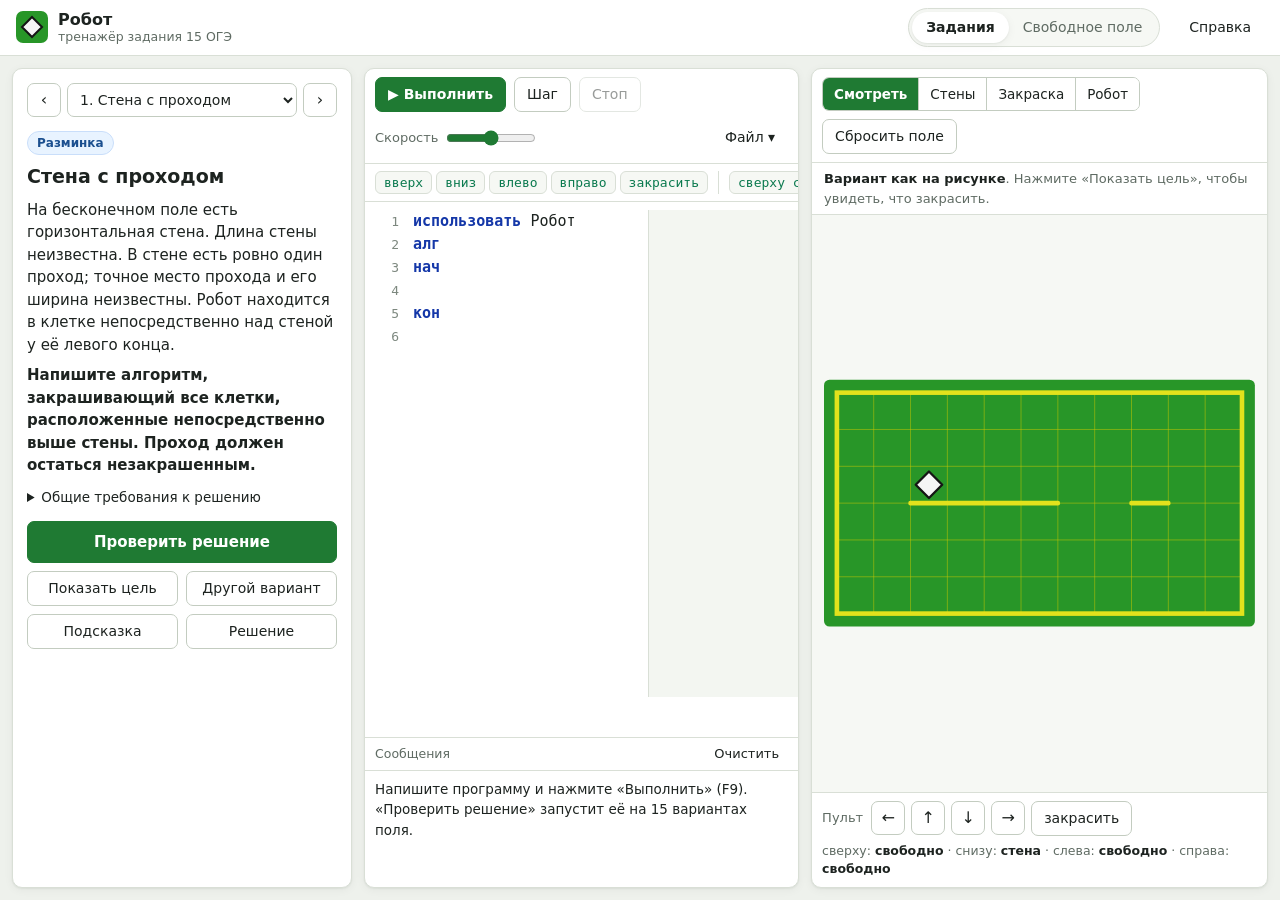
==== index.html @ 9fde3a6b "Логотип — ссылка на главную; вернуть автодописывание кц/все/кон Co-Authored-By: Claude Opus 5.5 <nor" ====
<!DOCTYPE html>
<html lang="ru">
<head>
  <meta charset="UTF-8">
  <meta name="viewport" content="width=device-width, initial-scale=1.0">
  <title>Робот — тренажёр задания 15 ОГЭ</title>
  <meta name="description" content="Онлайн-тренажёр задания 15 ОГЭ по информатике: исполнитель Робот, язык Кумир, автоматическая проверка решения на многих вариантах.">
  <link rel="icon" href="data:image/svg+xml,%3Csvg xmlns='http://www.w3.org/2000/svg' viewBox='0 0 32 32'%3E%3Crect width='32' height='32' rx='6' fill='%23289628'/%3E%3Cpath d='M16 5l11 11-11 11L5 16z' fill='%23fff' stroke='%23111' stroke-width='2'/%3E%3C/svg%3E">
  <link rel="stylesheet" href="src/style.css">
</head>
<body>
  <header class="topbar">
    <a class="brand" href="./" title="На главную">
      <svg class="brand-logo" viewBox="0 0 32 32" aria-hidden="true"><rect width="32" height="32" rx="7"/><path d="M16 6l10 10-10 10L6 16z"/></svg>
      <div class="brand-text">
        <strong>Робот</strong>
        <span>тренажёр задания 15 ОГЭ</span>
      </div>
    </a>
    <div class="modes" role="tablist" aria-label="Режим">
      <button role="tab" data-mode="tasks" aria-selected="true">Задания</button>
      <button role="tab" data-mode="sandbox" aria-selected="false">Свободное поле</button>
    </div>
    <button class="btn ghost" id="btn-help" title="Справка по языку и тренажёру (F1)">Справка</button>
  </header>

  <main class="layout">
    <aside class="side" aria-label="Задание">
      <section id="panel-tasks" class="panel">
        <div class="task-picker">
          <button class="btn icon" id="btn-prev" title="Предыдущее задание" aria-label="Предыдущее задание">‹</button>
          <select id="task-select" aria-label="Выбор задания"></select>
          <button class="btn icon" id="btn-next" title="Следующее задание" aria-label="Следующее задание">›</button>
        </div>

        <article class="task-card">
          <div class="task-meta">
            <span class="chip" id="task-level"></span>
            <span class="chip chip-score" id="task-status" hidden></span>
          </div>
          <h1 id="task-title"></h1>
          <div id="task-text" class="task-text"></div>
          <p id="task-source" class="task-source"></p>
          <details class="rules">
            <summary>Общие требования к решению</summary>
            <ul id="rules"></ul>
          </details>
        </article>

        <div class="task-actions">
          <button class="btn primary big" id="btn-check">Проверить решение</button>
          <div class="btn-row">
            <button class="btn" id="btn-target" aria-pressed="false">Показать цель</button>
            <button class="btn" id="btn-variant" title="Другие длины стен и проходы">Другой вариант</button>
          </div>
          <div class="btn-row">
            <button class="btn" id="btn-hint" aria-expanded="false">Подсказка</button>
            <button class="btn" id="btn-solution" aria-expanded="false">Решение</button>
          </div>
        </div>

        <div id="hint" class="note" hidden></div>
        <div id="solution" class="solution" hidden>
          <pre id="solution-code"></pre>
          <button class="btn" id="btn-use-solution">Вставить в редактор</button>
        </div>

        <section id="check-result" class="check" hidden aria-live="polite"></section>
      </section>

      <section id="panel-sandbox" class="panel" hidden>
        <h1>Свободное поле</h1>
        <p class="muted">Нарисуйте свою обстановку и проверьте на ней любую программу. Инструменты — над полем: «Стены» (щелчок по границе клетки), «Закраска», «Робот».</p>

        <div class="form-block">
          <div class="size-row">
            <label>Ширина <input type="number" id="field-w" min="1" max="40" inputmode="numeric"></label>
            <label>Высота <input type="number" id="field-h" min="1" max="30" inputmode="numeric"></label>
            <button class="btn" id="btn-resize">Изменить</button>
          </div>
          <div class="btn-row">
            <button class="btn" id="btn-clear-walls">Убрать стены</button>
            <button class="btn" id="btn-clear-paint">Убрать закраску</button>
          </div>
        </div>

        <div class="form-block">
          <h2>Файлы Кумира</h2>
          <div class="btn-row">
            <button class="btn" id="btn-open-fil">Открыть .fil</button>
            <button class="btn" id="btn-save-fil">Сохранить .fil</button>
          </div>
          <p class="muted small">Обстановки совместимы с настоящим Кумиром: файл, сохранённый здесь, открывается в Кумире через «Робот → Загрузить обстановку», и наоборот.</p>
        </div>

        <div class="form-block">
          <h2>Взять обстановку из задания</h2>
          <select id="sandbox-from-task" aria-label="Задание для обстановки"></select>
          <button class="btn" id="btn-sandbox-from-task">Загрузить на поле</button>
        </div>
      </section>
    </aside>

    <section class="pane pane-code" aria-label="Программа">
      <div class="toolbar">
        <button class="btn primary" id="btn-run" title="Выполнить (F9)"><span aria-hidden="true">▶</span> Выполнить</button>
        <button class="btn" id="btn-step" title="Шаг (F8)">Шаг</button>
        <button class="btn" id="btn-stop" title="Остановить (Esc)" disabled>Стоп</button>
        <label class="speed" title="Скорость выполнения">
          <span>Скорость</span>
          <input type="range" id="speed" min="0" max="4" step="1" value="2">
        </label>
        <span class="spacer"></span>
        <div class="menu-wrap">
          <button class="btn ghost" id="btn-file-menu" aria-haspopup="true" aria-expanded="false">Файл ▾</button>
          <div class="menu" id="file-menu" hidden role="menu">
            <button role="menuitem" id="btn-open-code">Открыть программу (.kum)</button>
            <button role="menuitem" id="btn-save-code">Сохранить программу (.kum)</button>
            <button role="menuitem" id="btn-format">Выровнять отступы</button>
            <button role="menuitem" id="btn-new-code">Новая программа</button>
          </div>
        </div>
      </div>

      <div class="palette" aria-label="Вставка команд">
        <div class="palette-group">
          <button data-snippet="вверх">вверх</button>
          <button data-snippet="вниз">вниз</button>
          <button data-snippet="влево">влево</button>
          <button data-snippet="вправо">вправо</button>
          <button data-snippet="закрасить">закрасить</button>
        </div>
        <div class="palette-group">
          <button data-snippet="сверху свободно" class="cond">сверху свободно</button>
          <button data-snippet="снизу свободно" class="cond">снизу свободно</button>
          <button data-snippet="слева свободно" class="cond">слева свободно</button>
          <button data-snippet="справа свободно" class="cond">справа свободно</button>
          <button data-snippet="не " class="cond">не</button>
          <button data-snippet=" и " class="cond">и</button>
          <button data-snippet=" или " class="cond">или</button>
        </div>
        <div class="palette-group">
          <button data-snippet="нц пока ▮&#10;  &#10;кц" class="kw">нц пока … кц</button>
          <button data-snippet="если ▮ то&#10;  &#10;все" class="kw">если … то … все</button>
          <button data-snippet="если ▮ то&#10;  &#10;иначе&#10;  &#10;все" class="kw">если … иначе … все</button>
          <button data-snippet="нц ▮ раз&#10;  &#10;кц" class="kw">нц N раз</button>
        </div>
      </div>

      <div id="editor" class="editor-host"></div>

      <div class="console">
        <div class="console-head">
          <span>Сообщения</span>
          <button class="btn ghost small" id="btn-clear-log">Очистить</button>
        </div>
        <div id="log" class="log" aria-live="polite"></div>
      </div>
    </section>

    <section class="pane pane-field" aria-label="Поле Робота">
      <div class="toolbar">
        <div class="seg" role="radiogroup" aria-label="Инструмент редактирования поля">
          <button role="radio" data-tool="none" aria-checked="true" title="Только смотреть">Смотреть</button>
          <button role="radio" data-tool="walls" aria-checked="false" title="Щелчок по границе клетки ставит или убирает стену">Стены</button>
          <button role="radio" data-tool="paint" aria-checked="false" title="Щелчок по клетке закрашивает её">Закраска</button>
          <button role="radio" data-tool="robot" aria-checked="false" title="Щелчок по клетке ставит туда Робота">Робот</button>
        </div>
        <span class="spacer"></span>
        <button class="btn" id="btn-reset-field" title="Вернуть стартовую обстановку">Сбросить поле</button>
      </div>
      <div class="field-status" id="field-status"></div>
      <div id="field" class="field-host" tabindex="0" aria-label="Поле Робота. Стрелки — управление с пульта, пробел — закрасить"></div>
      <div class="pult" aria-label="Пульт Робота">
        <span class="pult-title">Пульт</span>
        <button class="btn icon" data-pult="left" title="влево" aria-label="влево">←</button>
        <button class="btn icon" data-pult="up" title="вверх" aria-label="вверх">↑</button>
        <button class="btn icon" data-pult="down" title="вниз" aria-label="вниз">↓</button>
        <button class="btn icon" data-pult="right" title="вправо" aria-label="вправо">→</button>
        <button class="btn" data-pult="paint" title="закрасить">закрасить</button>
        <span class="pult-sense" id="pult-sense"></span>
      </div>
    </section>
  </main>

  <dialog id="help" class="help">
    <div class="help-head">
      <h2>Справка</h2>
      <button class="btn ghost" id="btn-help-close" aria-label="Закрыть">✕</button>
    </div>
    <div class="help-body">
      <h3>Как устроена программа</h3>
<pre class="code">использовать Робот
алг
нач
  | здесь команды
кон</pre>
      <p>Текст после <code>|</code> — комментарий, Робот его не выполняет.</p>

      <h3>Команды Робота</h3>
      <table>
        <tr><td><code>вверх</code> <code>вниз</code> <code>влево</code> <code>вправо</code></td><td>шаг на одну клетку. Если на пути стена — Робот разбивается, программа останавливается</td></tr>
        <tr><td><code>закрасить</code></td><td>закрасить клетку, где стоит Робот</td></tr>
      </table>

      <h3>Условия</h3>
      <table>
        <tr><td><code>сверху свободно</code>, <code>снизу свободно</code>, <code>слева свободно</code>, <code>справа свободно</code></td><td>да, если с этой стороны нет стены</td></tr>
        <tr><td><code>сверху стена</code> … <code>справа стена</code></td><td>да, если стена есть</td></tr>
        <tr><td><code>клетка закрашена</code>, <code>клетка чистая</code></td><td>проверка текущей клетки</td></tr>
        <tr><td><code>не</code>, <code>и</code>, <code>или</code></td><td>связки: <code>(справа свободно) и (не снизу свободно)</code></td></tr>
      </table>

      <h3>Конструкции</h3>
<pre class="code">нц пока справа свободно     | цикл «пока»
  вправо
кц

нц 5 раз                    | повторить 5 раз
  закрасить; вниз
кц

если снизу свободно то      | ветвление
  вниз
иначе
  вправо
все</pre>
      <p>Также работают <code>нц для i от 1 до n</code>, <code>нц … кц при условие</code>, <code>выбор при …</code>, величины <code>цел</code>, <code>вещ</code>, <code>лог</code>, <code>лит</code>, таблицы, <code>вывод</code> и свои алгоритмы.</p>

      <h3>Клавиши (как в Кумире)</h3>
      <table>
        <tr><td><kbd>F9</kbd> или <kbd>Ctrl</kbd>+<kbd>Enter</kbd></td><td>выполнить программу</td></tr>
        <tr><td><kbd>F8</kbd></td><td>выполнить один шаг</td></tr>
        <tr><td><kbd>Esc</kbd></td><td>остановить</td></tr>
        <tr><td><kbd>Tab</kbd> / <kbd>Shift</kbd>+<kbd>Tab</kbd></td><td>отступ / убрать отступ</td></tr>
        <tr><td><kbd>Enter</kbd> после <code>нц</code>, <code>если</code>, <code>нач</code></td><td>редактор сам допишет <code>кц</code>, <code>все</code>, <code>кон</code></td></tr>
      </table>

      <h3>Как проверяется решение</h3>
      <p>На экзамене программа должна работать при «любом допустимом расположении стен», а не только на рисунке. Поэтому тренажёр запускает её на 15 вариантах: как на рисунке, с минимальными и максимальными размерами, с проходами у самых концов стен, на случайных и на очень длинных стенах. Длинные стены нужны для честной проверки «не больше 10 ошибок»: ошибка, которая повторяется в каждой клетке стены, на длинной стене даёт больше 10 ошибок. Баллы — по критериям ОГЭ (максимум за задание 15 — 2 балла):</p>
      <ul>
        <li><b>2 балла</b> — на всех вариантах всё закрашено верно;</li>
        <li><b>1 балл</b> — Робот не разбился и программа завершилась, но есть ошибки: не больше 10 лишних и не больше 10 незакрашенных клеток;</li>
        <li><b>0 баллов</b> — Робот разбился, программа зациклилась или ошибок больше.</li>
      </ul>
      <p class="muted small">Тренажёр не заменяет проверку экспертами на экзамене, но устроен по тем же правилам.</p>
    </div>
  </dialog>

  <input type="file" id="file-input" hidden>
  <script type="module" src="src/main.js"></script>
</body>
</html>
---- src/style.css ----
:root {
  --bg: #eef1ec;
  --panel: #ffffff;
  --panel-2: #f6f8f4;
  --ink: #1d2320;
  --muted: #5f6b63;
  --line: #d9dfd6;
  --line-strong: #c3ccc0;
  --accent: #1f7a33;
  --accent-hover: #186629;
  --accent-soft: #e2f1e4;
  --accent-ink: #ffffff;
  --err: #c0322b;
  --err-soft: #fdecea;
  --warn: #9a5b00;
  --warn-soft: #fff4dc;
  --ok: #1f7a33;
  --ok-soft: #e2f1e4;
  --band: rgba(255, 214, 10, 0.28);

  --code-bg: #ffffff;
  --code-kw: #1437a8;
  --code-rb: #0b7a4f;
  --code-num: #a2440c;
  --code-str: #8c2d86;
  --code-cm: #7d887f;
  --margin-bg: #f3f6f1;

  /* Цвета поля — как в Кумире */
  --f-bg: #289628;
  --f-grid: rgba(200, 200, 0, 0.55);
  --f-wall: #e2e21c;
  --f-paint: #8c9290;
  --f-robot: #f5f5f5;
  --f-robot-line: #151515;

  --radius: 10px;
  --radius-sm: 7px;
  --shadow: 0 1px 2px rgba(20, 30, 20, 0.06), 0 2px 10px rgba(20, 30, 20, 0.05);
  --font: "Segoe UI", system-ui, -apple-system, Roboto, "Helvetica Neue", Arial, sans-serif;
  --mono: "Cascadia Mono", Consolas, "JetBrains Mono", "DejaVu Sans Mono", Menlo, monospace;
  --code-size: 15px;
  --code-line: 23px;
  color-scheme: light;
}

@media (prefers-color-scheme: dark) {
  :root:not([data-theme="light"]) {
    --bg: #111513;
    --panel: #1a1f1c;
    --panel-2: #20261f;
    --ink: #e5ebe6;
    --muted: #9aa69d;
    --line: #2c342f;
    --line-strong: #3b453e;
    --accent: #3fae5a;
    --accent-hover: #4cc068;
    --accent-soft: #1d3324;
    --accent-ink: #07140b;
    --err: #ff7b72;
    --err-soft: #3a1d1b;
    --warn: #f0b44c;
    --warn-soft: #33290f;
    --ok: #5fd07a;
    --ok-soft: #173020;
    --band: rgba(255, 214, 10, 0.16);
    --code-bg: #161a18;
    --code-kw: #8fb3ff;
    --code-rb: #62d6a0;
    --code-num: #f0a36b;
    --code-str: #e59ae0;
    --code-cm: #7f8b82;
    --margin-bg: #1b201d;
    --shadow: 0 1px 2px rgba(0, 0, 0, 0.3);
    color-scheme: dark;
  }
}

:root[data-theme="dark"] {
  --bg: #111513;
  --panel: #1a1f1c;
  --panel-2: #20261f;
  --ink: #e5ebe6;
  --muted: #9aa69d;
  --line: #2c342f;
  --line-strong: #3b453e;
  --accent: #3fae5a;
  --accent-hover: #4cc068;
  --accent-soft: #1d3324;
  --accent-ink: #07140b;
  --err: #ff7b72;
  --err-soft: #3a1d1b;
  --warn: #f0b44c;
  --warn-soft: #33290f;
  --ok: #5fd07a;
  --ok-soft: #173020;
  --band: rgba(255, 214, 10, 0.16);
  --code-bg: #161a18;
  --code-kw: #8fb3ff;
  --code-rb: #62d6a0;
  --code-num: #f0a36b;
  --code-str: #e59ae0;
  --code-cm: #7f8b82;
  --margin-bg: #1b201d;
  color-scheme: dark;
}

* { box-sizing: border-box; }

html, body {
  margin: 0;
  height: 100%;
}

body {
  background: var(--bg);
  color: var(--ink);
  font: 15px/1.5 var(--font);
  display: flex;
  flex-direction: column;
  min-height: 100vh;
}

h1, h2, h3 { margin: 0; line-height: 1.25; }
code, kbd, pre { font-family: var(--mono); }
code { font-size: 0.92em; background: var(--panel-2); border: 1px solid var(--line); border-radius: 4px; padding: 0 4px; }
kbd { font-size: 0.85em; border: 1px solid var(--line-strong); border-bottom-width: 2px; border-radius: 4px; padding: 0 5px; background: var(--panel); }
.muted { color: var(--muted); }
.small { font-size: 13px; }
[hidden] { display: none !important; }

/* ---------- Кнопки ---------- */

.btn {
  font: inherit;
  font-size: 14px;
  color: var(--ink);
  background: var(--panel);
  border: 1px solid var(--line-strong);
  border-radius: var(--radius-sm);
  padding: 6px 12px;
  min-height: 34px;
  cursor: pointer;
  white-space: nowrap;
  transition: background 0.12s, border-color 0.12s;
}
.btn:hover:not(:disabled) { background: var(--panel-2); border-color: var(--muted); }
.btn:active:not(:disabled) { transform: translateY(1px); }
.btn:disabled { opacity: 0.45; cursor: default; }
.btn:focus-visible, button:focus-visible, select:focus-visible, input:focus-visible, .field-host:focus-visible {
  outline: 2px solid var(--accent);
  outline-offset: 2px;
}
.btn.primary {
  background: var(--accent);
  border-color: var(--accent);
  color: var(--accent-ink);
  font-weight: 600;
}
.btn.primary:hover:not(:disabled) { background: var(--accent-hover); border-color: var(--accent-hover); }
.btn.ghost { background: transparent; border-color: transparent; }
.btn.ghost:hover:not(:disabled) { background: var(--panel-2); border-color: var(--line); }
.btn.big { width: 100%; min-height: 42px; font-size: 15px; }
.btn.small { min-height: 26px; padding: 2px 8px; font-size: 13px; }
.btn.icon { min-width: 34px; padding: 4px 8px; font-size: 16px; line-height: 1; }
.btn[aria-pressed="true"], .btn[aria-expanded="true"] { background: var(--accent-soft); border-color: var(--accent); }
.btn-row { display: flex; gap: 8px; }
.btn-row > .btn { flex: 1; }

/* ---------- Шапка ---------- */

.topbar {
  display: flex;
  align-items: center;
  gap: 16px;
  padding: 8px 16px;
  background: var(--panel);
  border-bottom: 1px solid var(--line);
  flex: none;
}
.brand { display: flex; align-items: center; gap: 10px; color: inherit; text-decoration: none; border-radius: var(--radius-sm); }
.brand:hover strong { color: var(--accent); }
.brand:focus-visible { outline: 2px solid var(--accent); outline-offset: 3px; }
.brand-logo { width: 32px; height: 32px; flex: none; }
.brand-logo rect { fill: var(--f-bg); }
.brand-logo path { fill: var(--f-robot); stroke: var(--f-robot-line); stroke-width: 2; }
.brand-text { display: flex; flex-direction: column; line-height: 1.15; }
.brand-text strong { font-size: 16px; }
.brand-text span { font-size: 12.5px; color: var(--muted); }
.modes {
  display: flex;
  background: var(--panel-2);
  border: 1px solid var(--line);
  border-radius: 999px;
  padding: 3px;
  margin-left: auto;
}
.modes button {
  font: inherit;
  font-size: 14px;
  border: 0;
  background: transparent;
  color: var(--muted);
  padding: 5px 14px;
  border-radius: 999px;
  cursor: pointer;
}
.modes button[aria-selected="true"] { background: var(--panel); color: var(--ink); font-weight: 600; box-shadow: var(--shadow); }

/* ---------- Раскладка ---------- */

.layout {
  flex: 1;
  min-height: 0;
  display: grid;
  grid-template-columns: minmax(290px, 340px) minmax(380px, 1fr) minmax(380px, 1.05fr);
  gap: 12px;
  padding: 12px;
  height: calc(100vh - 57px);
}

.side, .pane {
  background: var(--panel);
  border: 1px solid var(--line);
  border-radius: var(--radius);
  box-shadow: var(--shadow);
  min-height: 0;
  min-width: 0;
}
.side { overflow: auto; padding: 14px; }
.pane { display: flex; flex-direction: column; overflow: hidden; }

.toolbar {
  display: flex;
  align-items: center;
  gap: 8px;
  padding: 8px 10px;
  border-bottom: 1px solid var(--line);
  flex-wrap: wrap;
}
.spacer { flex: 1; }

/* ---------- Боковая панель: задание ---------- */

.panel { display: flex; flex-direction: column; gap: 14px; }
.panel h1 { font-size: 19px; }
.panel h2 { font-size: 15px; margin-bottom: 8px; }
.task-picker { display: flex; gap: 6px; }
.task-picker select, .panel select {
  flex: 1 1 0;
  width: 0;
  min-width: 0;
  font: inherit;
  font-size: 14px;
  color: var(--ink);
  background: var(--panel);
  border: 1px solid var(--line-strong);
  border-radius: var(--radius-sm);
  padding: 6px 8px;
  min-height: 34px;
}
.task-card { display: flex; flex-direction: column; gap: 10px; }
.task-meta { display: flex; gap: 6px; flex-wrap: wrap; }
.chip {
  font-size: 12px;
  font-weight: 600;
  padding: 2px 9px;
  border-radius: 999px;
  background: var(--panel-2);
  border: 1px solid var(--line);
  color: var(--muted);
}
.chip.lvl-1 { background: #e8f3ff; border-color: #c9defa; color: #1b4f8f; }
.chip.lvl-2 { background: #f1ecff; border-color: #dcd1fb; color: #4d2f9c; }
.chip.lvl-3 { background: #fff1dc; border-color: #f5d9a8; color: #7a4a00; }
.chip.lvl-4 { background: #fde8e6; border-color: #f6c9c4; color: #8a2119; }
.chip-score.s2 { background: var(--ok-soft); border-color: var(--ok); color: var(--ok); }
.chip-score.s1 { background: var(--warn-soft); border-color: var(--warn); color: var(--warn); }
.chip-score.s0 { background: var(--err-soft); border-color: var(--err); color: var(--err); }
@media (prefers-color-scheme: dark) {
  :root:not([data-theme="light"]) .chip.lvl-1 { background: #16263a; border-color: #24405f; color: #9cc6ff; }
  :root:not([data-theme="light"]) .chip.lvl-2 { background: #231c3a; border-color: #3a2e62; color: #c4b2ff; }
  :root:not([data-theme="light"]) .chip.lvl-3 { background: #33260f; border-color: #54401a; color: #f3c46e; }
  :root:not([data-theme="light"]) .chip.lvl-4 { background: #3a1a17; border-color: #5f2a25; color: #ff9d94; }
}
.task-text p { margin: 0 0 8px; }
.task-text p:last-child { margin-bottom: 0; font-weight: 600; }
.task-source { margin: 0; font-size: 12.5px; color: var(--muted); }
.task-source:empty { display: none; }
.rules { font-size: 13.5px; color: var(--muted); }
.rules summary { cursor: pointer; color: var(--ink); }
.rules ul { margin: 6px 0 0; padding-left: 18px; }
.rules li { margin-bottom: 4px; }
.task-actions { display: flex; flex-direction: column; gap: 8px; }

.note {
  background: var(--warn-soft);
  border: 1px solid color-mix(in srgb, var(--warn) 35%, transparent);
  border-radius: var(--radius-sm);
  padding: 10px 12px;
  font-size: 14px;
}
.solution {
  border: 1px solid var(--line);
  border-radius: var(--radius-sm);
  padding: 10px;
  background: var(--panel-2);
  display: flex;
  flex-direction: column;
  gap: 8px;
}
.solution pre { margin: 0; font-size: 13px; line-height: 1.45; overflow: auto; max-height: 300px; }

/* Результат проверки */
.check { display: flex; flex-direction: column; gap: 10px; }
.score {
  display: flex;
  align-items: center;
  gap: 12px;
  padding: 12px;
  border-radius: var(--radius-sm);
  border: 1px solid var(--line);
}
.score-num { font-size: 30px; font-weight: 700; line-height: 1; font-variant-numeric: tabular-nums; }
.score-num small { font-size: 15px; font-weight: 600; color: var(--muted); }
.score p { margin: 0; font-size: 13.5px; }
.score .score-note { margin-top: 4px; font-size: 12.5px; color: var(--muted); }
.score.s2 { background: var(--ok-soft); border-color: var(--ok); }
.score.s2 .score-num { color: var(--ok); }
.score.s1 { background: var(--warn-soft); border-color: var(--warn); }
.score.s1 .score-num { color: var(--warn); }
.score.s0 { background: var(--err-soft); border-color: var(--err); }
.score.s0 .score-num { color: var(--err); }
.variants { list-style: none; margin: 0; padding: 0; display: flex; flex-direction: column; gap: 4px; }
.variants button {
  width: 100%;
  display: grid;
  grid-template-columns: 20px 1fr;
  gap: 2px 8px;
  text-align: left;
  font: inherit;
  font-size: 13px;
  color: var(--ink);
  background: transparent;
  border: 1px solid transparent;
  border-radius: var(--radius-sm);
  padding: 5px 8px;
  cursor: pointer;
}
.variants button:hover { background: var(--panel-2); border-color: var(--line); }
.variants button.is-active { background: var(--panel-2); border-color: var(--ink); }
.variants .v-icon { grid-row: span 2; font-weight: 700; }
.variants .ok .v-icon { color: var(--ok); }
.variants .bad .v-icon { color: var(--err); }
.variants .v-text { color: var(--muted); }

/* Песочница */
.form-block { display: flex; flex-direction: column; gap: 8px; }
.form-block > select { width: 100%; flex: none; }
.size-row { display: flex; gap: 8px; align-items: flex-end; flex-wrap: wrap; }
.size-row label { display: flex; flex-direction: column; font-size: 13px; color: var(--muted); gap: 2px; }
.size-row input {
  width: 76px;
  font: inherit;
  color: var(--ink);
  background: var(--panel);
  border: 1px solid var(--line-strong);
  border-radius: var(--radius-sm);
  padding: 5px 8px;
}

/* ---------- Панель кода ---------- */

.speed { display: flex; align-items: center; gap: 6px; font-size: 13px; color: var(--muted); }
.speed input { width: 90px; accent-color: var(--accent); }

.menu-wrap { position: relative; }
.menu {
  position: absolute;
  right: 0;
  top: calc(100% + 4px);
  z-index: 20;
  background: var(--panel);
  border: 1px solid var(--line-strong);
  border-radius: var(--radius-sm);
  box-shadow: 0 8px 24px rgba(0, 0, 0, 0.15);
  padding: 4px;
  display: flex;
  flex-direction: column;
  min-width: 230px;
}
.menu button {
  font: inherit;
  font-size: 14px;
  text-align: left;
  color: var(--ink);
  background: transparent;
  border: 0;
  border-radius: 5px;
  padding: 7px 10px;
  cursor: pointer;
}
.menu button:hover { background: var(--panel-2); }

.palette {
  display: flex;
  gap: 10px;
  padding: 7px 10px;
  border-bottom: 1px solid var(--line);
  overflow-x: auto;
  scrollbar-width: thin;
  flex: none;
}
.palette-group { display: flex; gap: 4px; flex: none; }
.palette-group + .palette-group { padding-left: 10px; border-left: 1px solid var(--line); }
.palette button {
  font-family: var(--mono);
  font-size: 13px;
  color: var(--code-rb);
  background: var(--panel-2);
  border: 1px solid var(--line);
  border-radius: 6px;
  padding: 3px 8px;
  cursor: pointer;
  white-space: nowrap;
}
.palette button.kw { color: var(--code-kw); font-weight: 600; }
.palette button:hover { border-color: var(--muted); }

/* ---------- Редактор ---------- */

.editor-host { flex: 1; min-height: 0; display: flex; }
.editor { flex: 1; min-width: 0; display: flex; background: var(--code-bg); }
.editor-scroll { flex: 1; overflow: auto; position: relative; }
.editor-body {
  position: relative;
  display: flex;
  min-height: 100%;
  font-family: var(--mono);
  font-size: var(--code-size);
  line-height: var(--code-line);
  padding: 8px 0 40px;
}
.editor-band {
  position: absolute;
  left: 0;
  right: 0;
  top: 8px;
  height: var(--code-line);
  background: var(--band);
  border-left: 3px solid #e0b400;
  pointer-events: none;
  z-index: 0;
  transition: transform 0.06s linear;
}
.editor-gutter {
  flex: none;
  width: 44px;
  text-align: right;
  padding-right: 10px;
  color: var(--code-cm);
  user-select: none;
  font-size: 13px;
  position: relative;
  z-index: 1;
}
.editor-gutter > div { height: var(--code-line); }
.editor-gutter .has-error { color: var(--err); font-weight: 700; }
.editor-code { position: relative; flex: 1; min-width: 0; overflow-x: auto; overflow-y: hidden; z-index: 1; }
.editor-stack { position: relative; width: max-content; min-width: 100%; }
.editor-hl, .editor-input {
  font: inherit;
  line-height: inherit;
  tab-size: 2;
  margin: 0;
  padding: 0 12px 0 4px;
  white-space: pre;
  border: 0;
  letter-spacing: 0;
}
.editor-hl { color: var(--ink); pointer-events: none; }
.editor-input {
  position: absolute;
  inset: 0;
  width: 100%;
  height: 100%;
  resize: none;
  overflow: hidden;
  background: transparent;
  color: transparent;
  caret-color: var(--ink);
  outline: none;
}
.editor-input::selection { background: rgba(60, 130, 255, 0.28); color: transparent; }
.editor.is-readonly .editor-input { caret-color: transparent; }
.t-kw { color: var(--code-kw); font-weight: 700; }
.t-rb { color: var(--code-rb); }
.t-num { color: var(--code-num); }
.t-str { color: var(--code-str); }
.t-cm { color: var(--code-cm); font-style: italic; }
.t-errline { text-decoration: underline wavy var(--err); text-decoration-skip-ink: none; text-underline-offset: 4px; }

.editor-margin {
  flex: none;
  width: clamp(150px, 32%, 260px);
  background: var(--margin-bg);
  border-left: 1px solid var(--line);
  color: var(--muted);
  font-family: var(--font);
  font-size: 12.5px;
  padding: 0 8px;
  position: relative;
  z-index: 1;
}
.editor-margin > div {
  height: var(--code-line);
  white-space: nowrap;
  overflow: hidden;
  text-overflow: ellipsis;
}
.editor-margin .m-err { color: var(--err); font-weight: 600; }

/* ---------- Сообщения ---------- */

.console { flex: none; height: 150px; border-top: 1px solid var(--line); display: flex; flex-direction: column; }
.console-head {
  display: flex;
  align-items: center;
  justify-content: space-between;
  padding: 3px 10px;
  font-size: 12.5px;
  color: var(--muted);
  border-bottom: 1px solid var(--line);
}
.log { flex: 1; overflow: auto; padding: 6px 10px; font-size: 13.5px; }
.log > div { padding: 2px 0; }
.log .l-err { color: var(--err); }
.log .l-ok { color: var(--ok); font-weight: 600; }
.log .l-warn { color: var(--warn); }
.log .l-out { font-family: var(--mono); white-space: pre-wrap; background: var(--panel-2); border-radius: 5px; padding: 4px 8px; margin: 2px 0; }
.log .line-link {
  font: inherit;
  color: inherit;
  text-decoration: underline;
  background: none;
  border: 0;
  padding: 0;
  cursor: pointer;
}

/* ---------- Поле ---------- */

.seg {
  display: inline-flex;
  border: 1px solid var(--line-strong);
  border-radius: var(--radius-sm);
  overflow: hidden;
}
.seg button {
  font: inherit;
  font-size: 13.5px;
  color: var(--ink);
  background: var(--panel);
  border: 0;
  padding: 6px 11px;
  cursor: pointer;
}
.seg button + button { border-left: 1px solid var(--line-strong); }
.seg button[aria-checked="true"] { background: var(--accent); color: var(--accent-ink); font-weight: 600; }

.field-status {
  padding: 6px 12px;
  font-size: 13px;
  color: var(--muted);
  min-height: 32px;
  border-bottom: 1px solid var(--line);
}
.field-status b { color: var(--ink); }
.field-status .ok { color: var(--ok); font-weight: 600; }
.field-status .bad { color: var(--err); font-weight: 600; }

.field-host {
  flex: 1;
  min-height: 0;
  display: flex;
  align-items: center;
  justify-content: center;
  padding: 12px;
  background: var(--panel-2);
  outline: none;
}
.field-svg { width: 100%; height: 100%; max-height: 100%; display: block; touch-action: none; }
.field-host[data-tool="walls"] .field-svg,
.field-host[data-tool="paint"] .field-svg,
.field-host[data-tool="robot"] .field-svg { cursor: crosshair; }
.field-host.is-locked .field-svg { cursor: default; }

.f-bg { fill: var(--f-bg); }
.f-grid { stroke: var(--f-grid); stroke-width: 1; fill: none; }
.f-paint { fill: var(--f-paint); }
.f-wall { stroke: var(--f-wall); stroke-width: 5; stroke-linecap: round; fill: none; }
.f-fence { stroke: var(--f-wall); stroke-width: 5; fill: none; }
.f-target { fill: none; stroke: #ffffff; stroke-width: 2.5; stroke-dasharray: 5 4; opacity: 0.9; }
.f-missing { fill: rgba(255, 60, 40, 0.18); stroke: #ff4d3a; stroke-width: 3; stroke-dasharray: 6 4; }
.f-extra { stroke: #ff3b2f; stroke-width: 4; stroke-linecap: round; }
.f-mark { fill: #ffffff; }
.f-char { fill: #ffffff; font: 11px var(--font); }
.f-robot { fill: var(--f-robot); stroke: var(--f-robot-line); stroke-width: 2.5; stroke-linejoin: round; }
.f-robot-broken { fill: #e0241b; }
.f-hover-wall { stroke: #fffbe0; stroke-width: 6; stroke-linecap: round; opacity: 0.75; }
.f-hover-wall.is-remove { stroke: #ff5a4a; }
.f-hover-cell { fill: rgba(255, 255, 255, 0.18); stroke: #fff; stroke-width: 1.5; }

.pult {
  display: flex;
  align-items: center;
  gap: 6px;
  padding: 8px 10px;
  border-top: 1px solid var(--line);
  flex-wrap: wrap;
}
.pult-title { font-size: 13px; color: var(--muted); margin-right: 2px; }
.pult-sense { font-size: 12.5px; color: var(--muted); margin-left: auto; }
.pult-sense b { color: var(--ink); font-weight: 600; }

/* ---------- Справка ---------- */

.help {
  width: min(760px, calc(100vw - 24px));
  max-height: calc(100vh - 40px);
  padding: 0;
  border: 1px solid var(--line-strong);
  border-radius: var(--radius);
  background: var(--panel);
  color: var(--ink);
  box-shadow: 0 20px 60px rgba(0, 0, 0, 0.3);
}
.help::backdrop { background: rgba(10, 20, 12, 0.45); }
.help-head {
  position: sticky;
  top: 0;
  display: flex;
  align-items: center;
  justify-content: space-between;
  padding: 12px 18px;
  background: var(--panel);
  border-bottom: 1px solid var(--line);
}
.help-body { padding: 4px 18px 20px; }
.help-body h3 { font-size: 15.5px; margin: 18px 0 8px; }
.help-body p { margin: 6px 0; }
.help-body table { border-collapse: collapse; width: 100%; font-size: 14px; }
.help-body td { border-top: 1px solid var(--line); padding: 6px 8px 6px 0; vertical-align: top; }
.help-body td:first-child { width: 42%; }
.help-body pre.code {
  background: var(--code-bg);
  border: 1px solid var(--line);
  border-radius: var(--radius-sm);
  padding: 10px 12px;
  font-size: 13.5px;
  overflow: auto;
  margin: 6px 0;
}
.help-body ul { padding-left: 20px; margin: 6px 0; }

/* ---------- Адаптивность ---------- */

@media (max-width: 1180px) {
  .layout {
    grid-template-columns: 1fr 1fr;
    grid-template-rows: auto 640px;
    height: auto;
    flex: none;
  }
  .side { grid-column: 1 / -1; overflow: visible; min-height: auto; }
  #panel-tasks {
    display: grid;
    grid-template-columns: 1fr minmax(260px, 320px);
    grid-template-areas:
      "picker actions"
      "card actions"
      "card hint"
      "card sol"
      "check check";
    align-items: start;
    column-gap: 16px;
  }
  .task-picker { grid-area: picker; }
  .task-card { grid-area: card; }
  .task-actions { grid-area: actions; }
  #hint { grid-area: hint; margin-top: 10px; }
  #solution { grid-area: sol; margin-top: 10px; }
  #check-result { grid-area: check; }
  .pane { min-height: 560px; }
}

@media (max-width: 800px) {
  .topbar { flex-wrap: wrap; gap: 8px 12px; padding: 8px 12px; }
  .brand-text span { display: none; }
  .modes { margin-left: 0; order: 3; width: 100%; }
  .modes button { flex: 1; }
  #btn-help { margin-left: auto; }
  .layout { display: flex; flex-direction: column; padding: 8px; gap: 8px; height: auto; flex: none; }
  .layout > * { flex: none; }
  .side { padding: 12px; overflow: visible; }
  #panel-tasks { display: flex; align-items: stretch; }
  .pane { min-height: 0; overflow: visible; }
  .pane-field { order: 2; }
  .pane-code { order: 3; }
  .pane-code .editor-host { height: 360px; flex: none; }
  .field-host { flex: none; padding: 8px; }
  .field-svg { height: auto; max-height: 75vh; }
  .field-toolbar, .pane-field .toolbar { gap: 6px; }
  .seg button { padding: 6px 9px; }
  .editor-margin { width: 120px; }
  .speed input { width: 70px; }
  .console { height: 130px; }
}
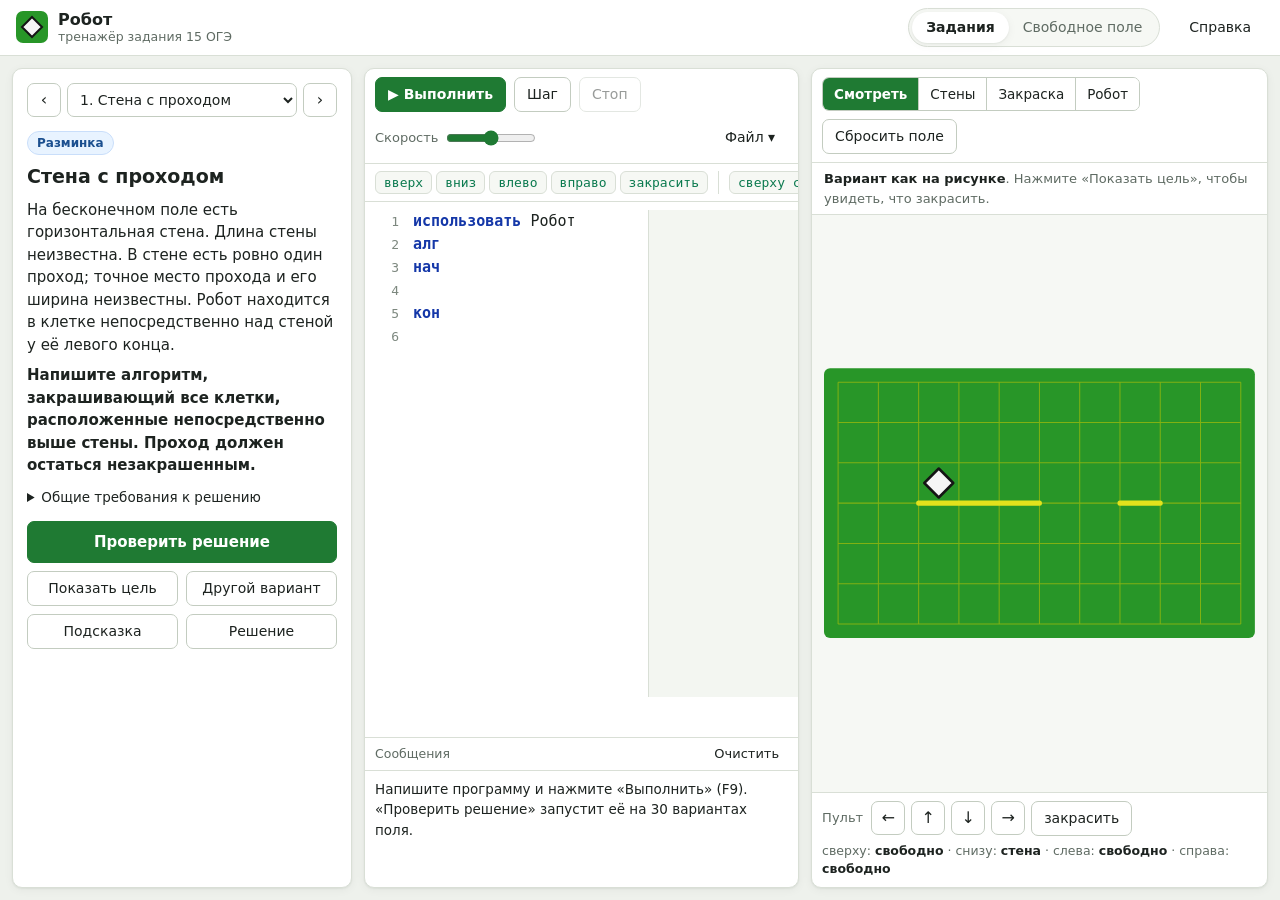
==== commit 848e7fee: "Поле в заданиях бесконечное; убрана сборка robot15.html - В заданиях нет забора по краю рисунка: про" ====
--- a/index.html
+++ b/index.html
@@ -237,11 +237,11 @@
       </table>
 
       <h3>Как проверяется решение</h3>
-      <p>На экзамене программа должна работать при «любом допустимом расположении стен», а не только на рисунке. Поэтому тренажёр запускает её на 15 вариантах: как на рисунке, с минимальными и максимальными размерами, с проходами у самых концов стен, на случайных и на очень длинных стенах. Длинные стены нужны для честной проверки «не больше 10 ошибок»: ошибка, которая повторяется в каждой клетке стены, на длинной стене даёт больше 10 ошибок. Баллы — по критериям ОГЭ (максимум за задание 15 — 2 балла):</p>
+      <p>На экзамене программа должна работать при «любом допустимом расположении стен», а не только на рисунке. Поле в заданиях бесконечное, забора по краю нет. Поэтому тренажёр запускает программу на 30 вариантах: как на рисунке, с минимальными и максимальными размерами, с проходами у самых концов стен, на случайных и на очень длинных стенах. Если Робот уходит от стен по бесконечному полю, выполнение не завершится — это 0 баллов. Длинные стены нужны для честной проверки «не больше 10 ошибок»: ошибка, которая повторяется в каждой клетке стены, на длинной стене даёт больше 10 ошибок. Баллы — по критериям ОГЭ (максимум за задание 15 — 2 балла):</p>
       <ul>
-        <li><b>2 балла</b> — на всех вариантах всё закрашено верно;</li>
-        <li><b>1 балл</b> — Робот не разбился и программа завершилась, но есть ошибки: не больше 10 лишних и не больше 10 незакрашенных клеток;</li>
-        <li><b>0 баллов</b> — Робот разбился, программа зациклилась или ошибок больше.</li>
+        <li><b>2 балла</b> — алгоритм правильно работает при всех допустимых исходных данных;</li>
+        <li><b>1 балл</b> — при всех допустимых исходных данных верно следующее: 1) выполнение алгоритма завершилось, и при этом Робот не разбился; 2) закрашено не более 10 лишних клеток; 3) остались незакрашенными не более 10 клеток из числа тех, которые должны были быть закрашены;</li>
+        <li><b>0 баллов</b> — задание выполнено неверно, т. е. не выполнены условия, позволяющие поставить 1 или 2 балла. В частности, если алгоритм не завершился хотя бы на одном допустимом поле — 0 баллов.</li>
       </ul>
       <p class="muted small">Тренажёр не заменяет проверку экспертами на экзамене, но устроен по тем же правилам.</p>
     </div>
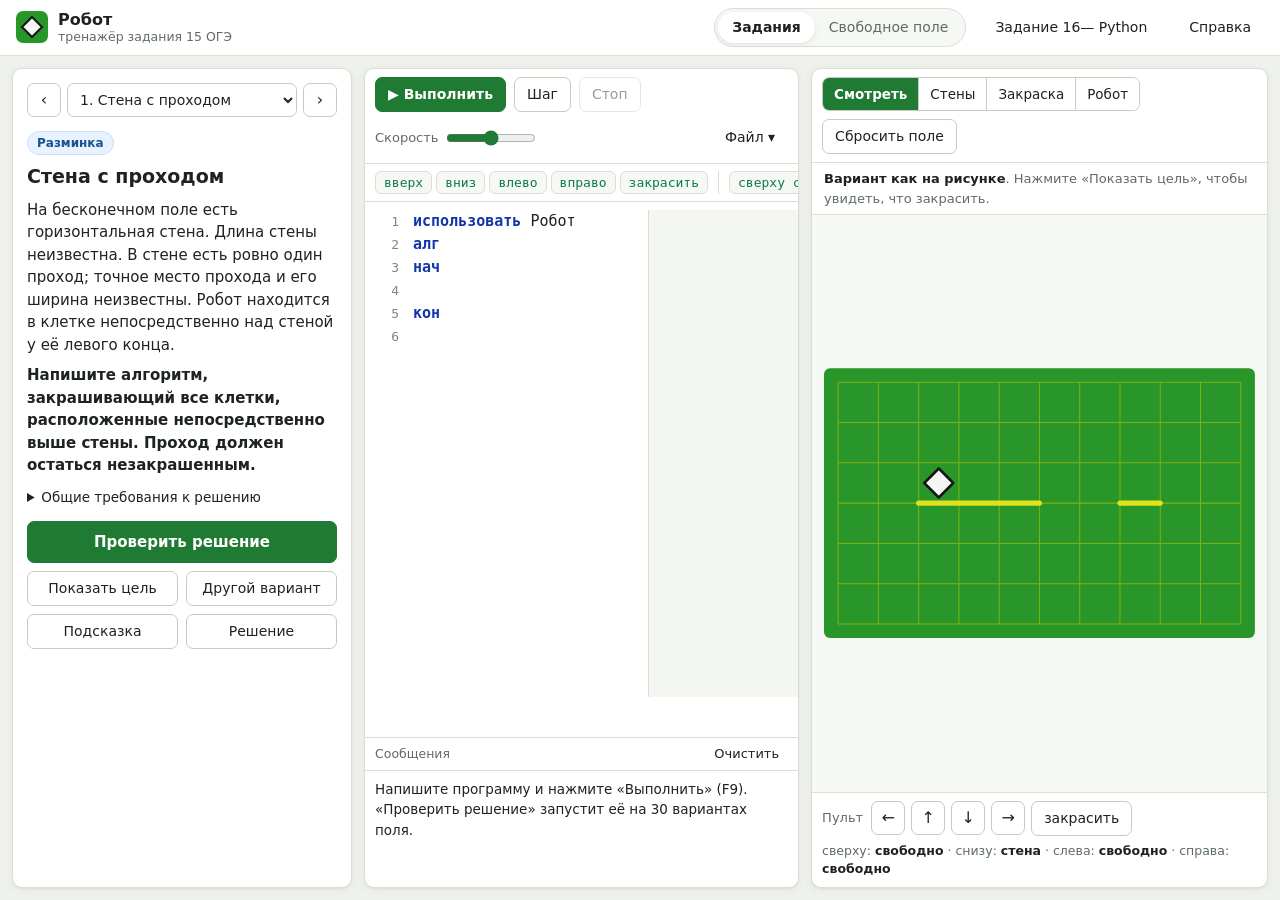
==== commit 58e9828e: "Адрес тренажёра — oge15; ссылка на тренажёр задания 16 Co-Authored-By: Claude Opus 5.5 <noreply@anth" ====
--- a/index.html
+++ b/index.html
@@ -21,6 +21,7 @@
       <button role="tab" data-mode="tasks" aria-selected="true">Задания</button>
       <button role="tab" data-mode="sandbox" aria-selected="false">Свободное поле</button>
     </div>
+    <a class="btn ghost link-16" href="../oge16/" title="Тренажёр задания 16: программа на Python">Задание 16<span> — Python</span></a>
     <button class="btn ghost" id="btn-help" title="Справка по языку и тренажёру (F1)">Справка</button>
   </header>
 
--- a/src/style.css
+++ b/src/style.css
@@ -716,3 +716,11 @@
   .speed input { width: 70px; }
   .console { height: 130px; }
 }
+
+/* Ссылка на тренажёр задания 16 */
+a.btn { display: inline-flex; align-items: center; text-decoration: none; }
+@media (max-width: 800px) {
+  .link-16 { margin-left: auto; }
+  .link-16 span { display: none; }
+  .link-16 + #btn-help { margin-left: 0; }
+}
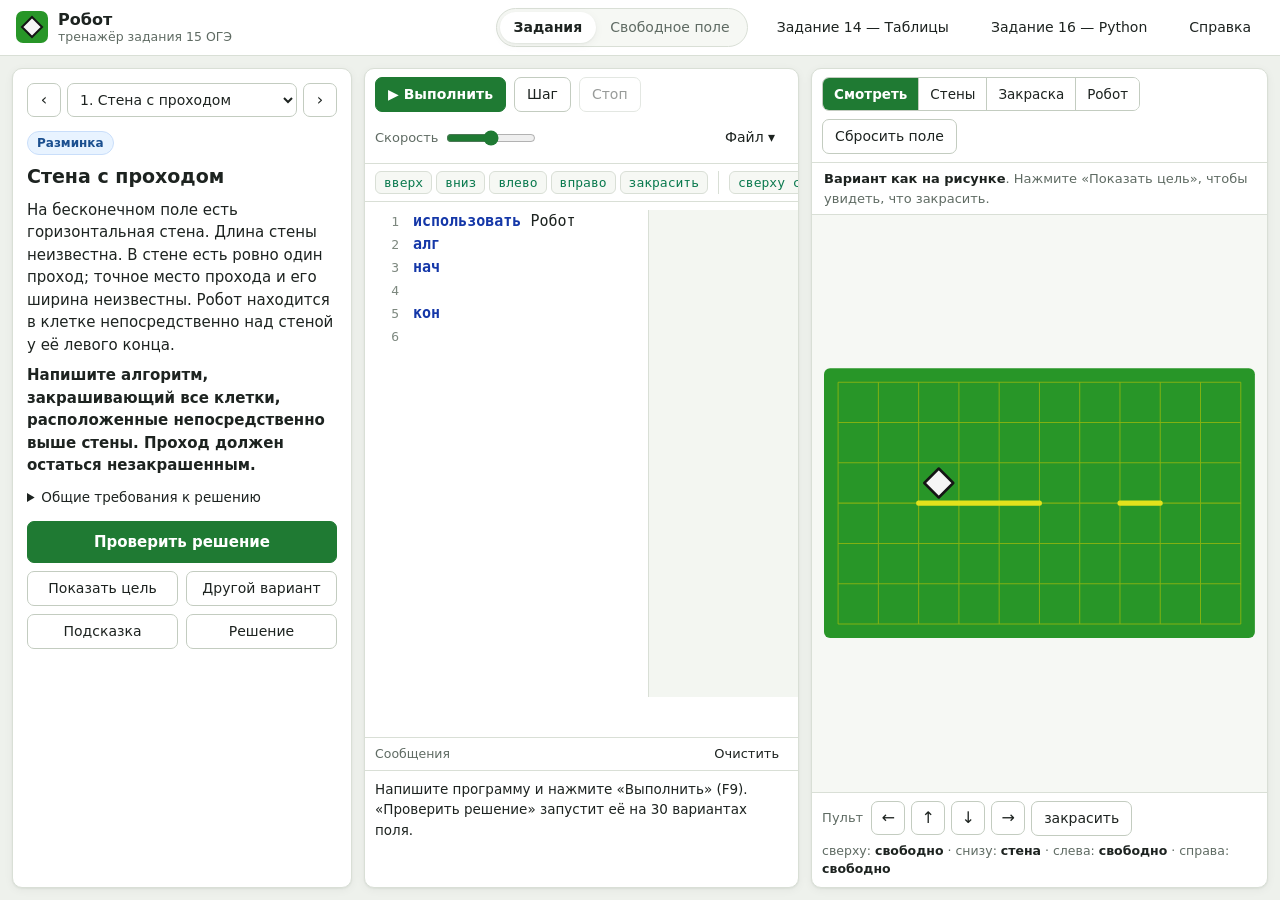
==== commit b4a94b85: "Ссылка на тренажёр задания 14 Co-Authored-By: Claude Opus 5.5 <noreply@anthropic.com>" ====
--- a/index.html
+++ b/index.html
@@ -21,7 +21,8 @@
       <button role="tab" data-mode="tasks" aria-selected="true">Задания</button>
       <button role="tab" data-mode="sandbox" aria-selected="false">Свободное поле</button>
     </div>
-    <a class="btn ghost link-16" href="../oge16/" title="Тренажёр задания 16: программа на Python">Задание 16<span> — Python</span></a>
+    <a class="btn ghost link-14" href="../oge14/" title="Тренажёр задания 14: электронные таблицы">Задание 14<span>&nbsp;— Таблицы</span></a>
+    <a class="btn ghost link-16" href="../oge16/" title="Тренажёр задания 16: программа на Python">Задание 16<span>&nbsp;— Python</span></a>
     <button class="btn ghost" id="btn-help" title="Справка по языку и тренажёру (F1)">Справка</button>
   </header>
 
--- a/src/style.css
+++ b/src/style.css
@@ -717,10 +717,10 @@
   .console { height: 130px; }
 }
 
-/* Ссылка на тренажёр задания 16 */
+/* Ссылки на тренажёры заданий 14 и 16 */
 a.btn { display: inline-flex; align-items: center; text-decoration: none; }
 @media (max-width: 800px) {
-  .link-16 { margin-left: auto; }
-  .link-16 span { display: none; }
+  .link-14 { margin-left: auto; }
+  .link-14 span, .link-16 span { display: none; }
   .link-16 + #btn-help { margin-left: 0; }
 }
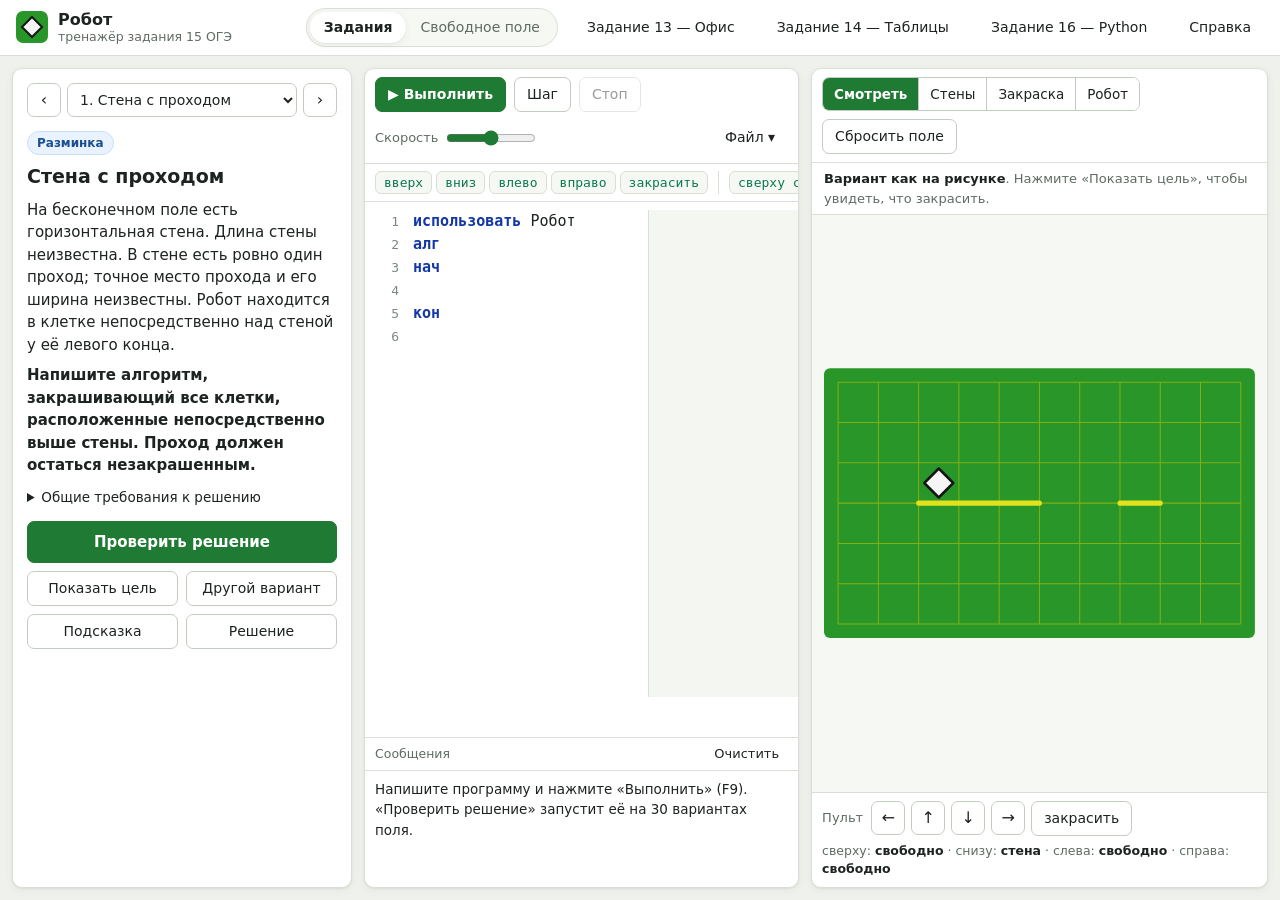
==== commit 182724e2: "Ссылка на тренажёр задания 13; шапка не выходит за край на узких экранах Co-Authored-By: Claude Opus" ====
--- a/index.html
+++ b/index.html
@@ -21,8 +21,9 @@
       <button role="tab" data-mode="tasks" aria-selected="true">Задания</button>
       <button role="tab" data-mode="sandbox" aria-selected="false">Свободное поле</button>
     </div>
-    <a class="btn ghost link-14" href="../oge14/" title="Тренажёр задания 14: электронные таблицы">Задание 14<span>&nbsp;— Таблицы</span></a>
-    <a class="btn ghost link-16" href="../oge16/" title="Тренажёр задания 16: программа на Python">Задание 16<span>&nbsp;— Python</span></a>
+    <a class="btn ghost link-13" href="../oge13/" title="Тренажёр задания 13: презентация или текстовый документ"><span class="lw">Задание&nbsp;</span>13<span>&nbsp;— Офис</span></a>
+    <a class="btn ghost link-14" href="../oge14/" title="Тренажёр задания 14: электронные таблицы"><span class="lw">Задание&nbsp;</span>14<span>&nbsp;— Таблицы</span></a>
+    <a class="btn ghost link-16" href="../oge16/" title="Тренажёр задания 16: программа на Python"><span class="lw">Задание&nbsp;</span>16<span>&nbsp;— Python</span></a>
     <button class="btn ghost" id="btn-help" title="Справка по языку и тренажёру (F1)">Справка</button>
   </header>
 
--- a/src/style.css
+++ b/src/style.css
@@ -717,10 +717,13 @@
   .console { height: 130px; }
 }
 
-/* Ссылки на тренажёры заданий 14 и 16 */
+/* Ссылки на тренажёры заданий 13, 14 и 16 */
 a.btn { display: inline-flex; align-items: center; text-decoration: none; }
 @media (max-width: 800px) {
-  .link-14 { margin-left: auto; }
-  .link-14 span, .link-16 span { display: none; }
+  .link-13 { margin-left: auto; }
+  .link-13 span:not(.lw), .link-14 span:not(.lw), .link-16 span:not(.lw) { display: none; }
   .link-16 + #btn-help { margin-left: 0; }
 }
+@media (max-width: 520px) {
+  .lw { display: none; }
+}
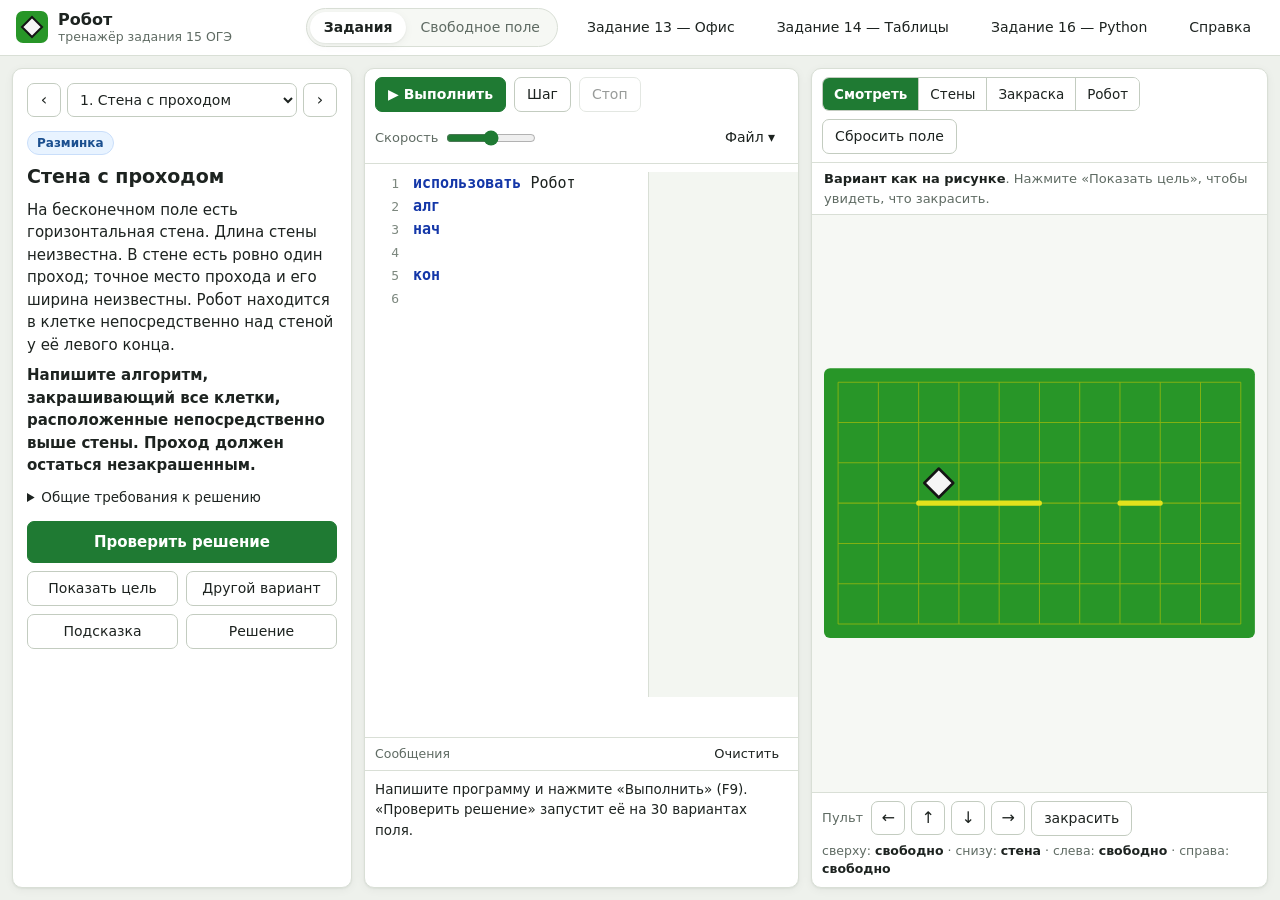
==== commit 24779747: "Как на экзамене: шаблоны выключены, кц/все/кон не дописываются - Панель шаблонов команд по умолчанию" ====
--- a/index.html
+++ b/index.html
@@ -120,12 +120,13 @@
             <button role="menuitem" id="btn-open-code">Открыть программу (.kum)</button>
             <button role="menuitem" id="btn-save-code">Сохранить программу (.kum)</button>
             <button role="menuitem" id="btn-format">Выровнять отступы</button>
+            <button role="menuitem" id="btn-palette">Показать шаблоны команд</button>
             <button role="menuitem" id="btn-new-code">Новая программа</button>
           </div>
         </div>
       </div>
 
-      <div class="palette" aria-label="Вставка команд">
+      <div class="palette" aria-label="Вставка команд" hidden>
         <div class="palette-group">
           <button data-snippet="вверх">вверх</button>
           <button data-snippet="вниз">вниз</button>
@@ -236,7 +237,7 @@
         <tr><td><kbd>F8</kbd></td><td>выполнить один шаг</td></tr>
         <tr><td><kbd>Esc</kbd></td><td>остановить</td></tr>
         <tr><td><kbd>Tab</kbd> / <kbd>Shift</kbd>+<kbd>Tab</kbd></td><td>отступ / убрать отступ</td></tr>
-        <tr><td><kbd>Enter</kbd> после <code>нц</code>, <code>если</code>, <code>нач</code></td><td>редактор сам допишет <code>кц</code>, <code>все</code>, <code>кон</code></td></tr>
+        <tr><td><kbd>Enter</kbd></td><td>новая строка с нужным отступом; строка с <code>кц</code>, <code>все</code>, <code>кон</code> выравнивается по своей конструкции. Закрывающие слова пишите сами — как на экзамене</td></tr>
       </table>
 
       <h3>Как проверяется решение</h3>
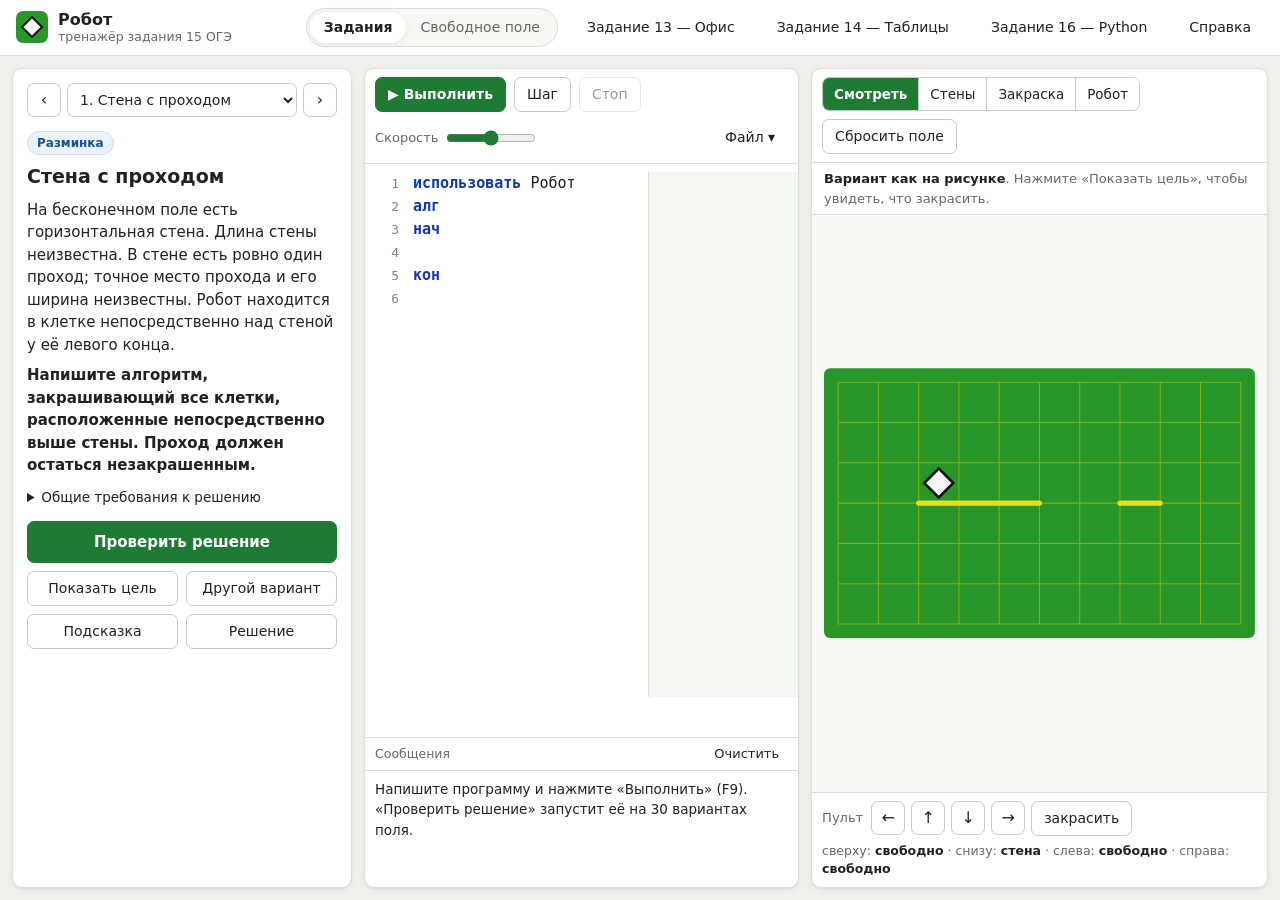
==== commit a57d40b2: "Безопасность: проверка ?platform, решение скрыто внутри платформы, CSP, экранирование, лимиты на фай" ====
--- a/index.html
+++ b/index.html
@@ -2,6 +2,7 @@
 <html lang="ru">
 <head>
   <meta charset="UTF-8">
+  <meta http-equiv="Content-Security-Policy" content="default-src 'none'; script-src 'self'; style-src 'self'; img-src 'self' data:; connect-src 'self'; base-uri 'none'; form-action 'none'; object-src 'none'">
   <meta name="viewport" content="width=device-width, initial-scale=1.0">
   <title>Робот — тренажёр задания 15 ОГЭ</title>
   <meta name="description" content="Онлайн-тренажёр задания 15 ОГЭ по информатике: исполнитель Робот, язык Кумир, автоматическая проверка решения на многих вариантах.">
--- a/src/style.css
+++ b/src/style.css
@@ -727,3 +727,6 @@
 @media (max-width: 520px) {
   .lw { display: none; }
 }
+
+/* Внутри платформы репетитора готовое решение не показываем: балл идёт в домашнее задание */
+.in-platform #btn-solution, .in-platform #solution, .in-platform #btn-use-solution { display: none !important; }
